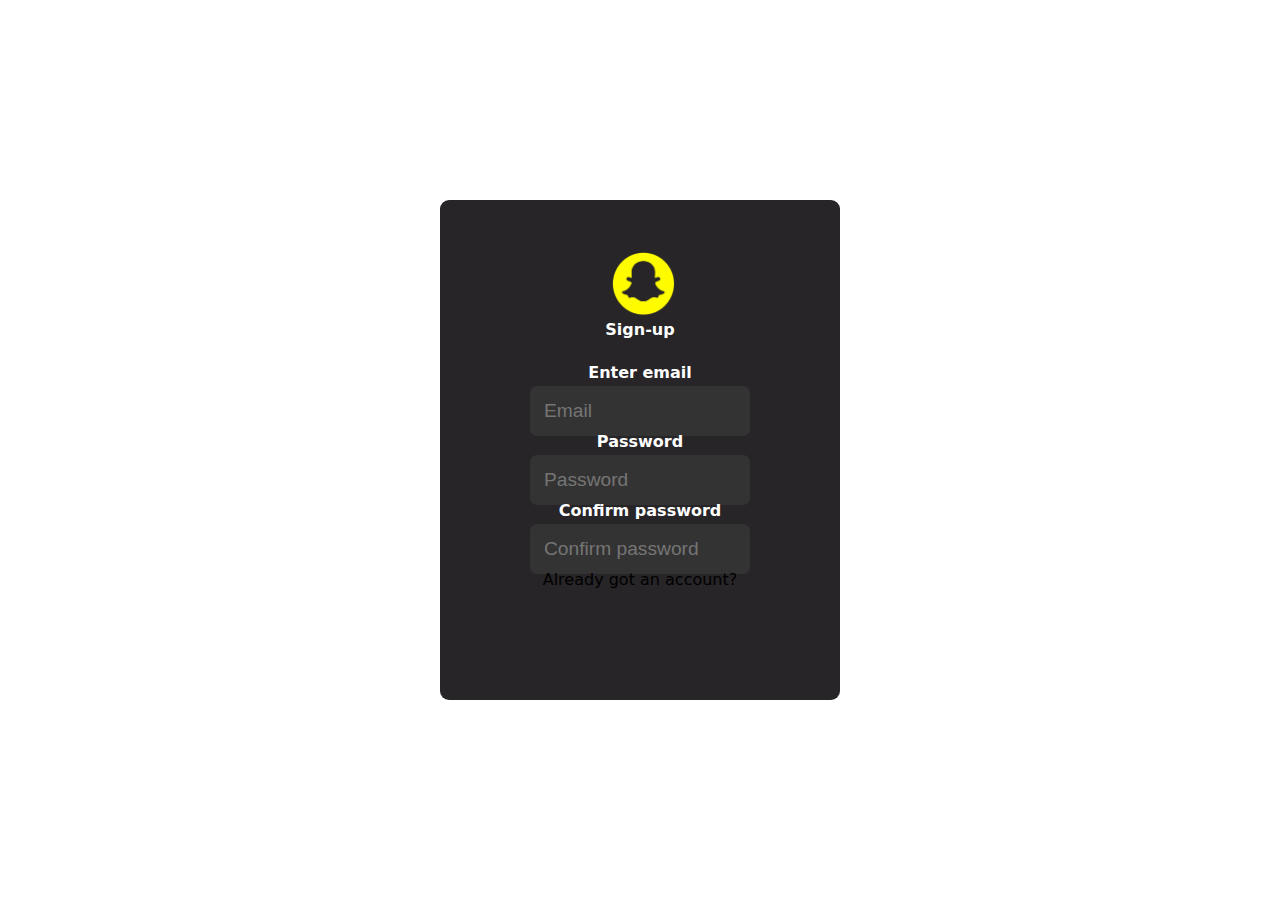
==== snap-signup.html @ 3c117f83 "new file:   snap-background.jpg 	new file:   snap-signup.css 	new file:   snap-signup.html 	new file" ====
<!DOCTYPE html>
<html>
    <head>
        <link rel="stylesheet" href="https://fonts.google.com/specimen/Rubik">
        <link rel="stylesheet" href="snap-signup.css">
    </head>
    <body>
        <form class="sign-up">
            <div><img src="snapicon2.png" alt=""></div>
            <h1>Sign-up</h1>

            <div class="inputs">
                <label for="email-input"><h1>Enter email</h1></label>
                <input id="email-input" type="email" placeholder="Email">
            </div>

            <div class="inputs">
                <label for="pass-input"><h1>Password</h1></label>
                <input id="pass-input" type="password" placeholder="Password">
            </div>
            <div class="inputs">
                <label for="conf-pass"><h1>Confirm password</h1></label>
                <input id="conf-pass" type="password" placeholder="Confirm password">
            </div>
      
            <p>Already got an account?</p>
            
        </form>
    </body>
</html>
---- snap-signup.css ----
*{
    margin: 0;
    padding: 0;
    box-sizing: border-box;
}
body{
    font-family: system-ui, -apple-system, BlinkMacSystemFont, 'Segoe UI', Roboto, Oxygen, Ubuntu, Cantarell, 'Open Sans', 'Helvetica Neue', sans-serif;
}
img{
    position:absolute; /*probably is unecessary here but ill abuse it anyway*/
    top:10%;
    left: 42%;
    width:70px
}
.sign-up{
    height: 500px;
    width: 400px;
    position:absolute;
    top: 50%;
    left: 50%;
    transform: translate(-50%,-50%);
    text-align: center;
    background-color: #272528;
    padding: 120px 90px;
    border-radius: 9px;

}

.sign-up h1{
    text-align: center;
    color: white;
    font-size: 1rem;
    padding-bottom: 1.5rem;
}


.inputs{
    display: flex;
    flex-direction: column;
    justify-content: center;
    color: white;
    margin-bottom: 1rem;

    
}
.inputs label{
    font-size: 0.5rem;
    margin-bottom: -20px;
}
.inputs input{
    background-color: #333333;
    border-radius: 7px;
    border-style: none;
    color: #8E8E8E;
    padding: 14px 14px;
    font-size: 1.2rem;
    margin-bottom: -20px;
}
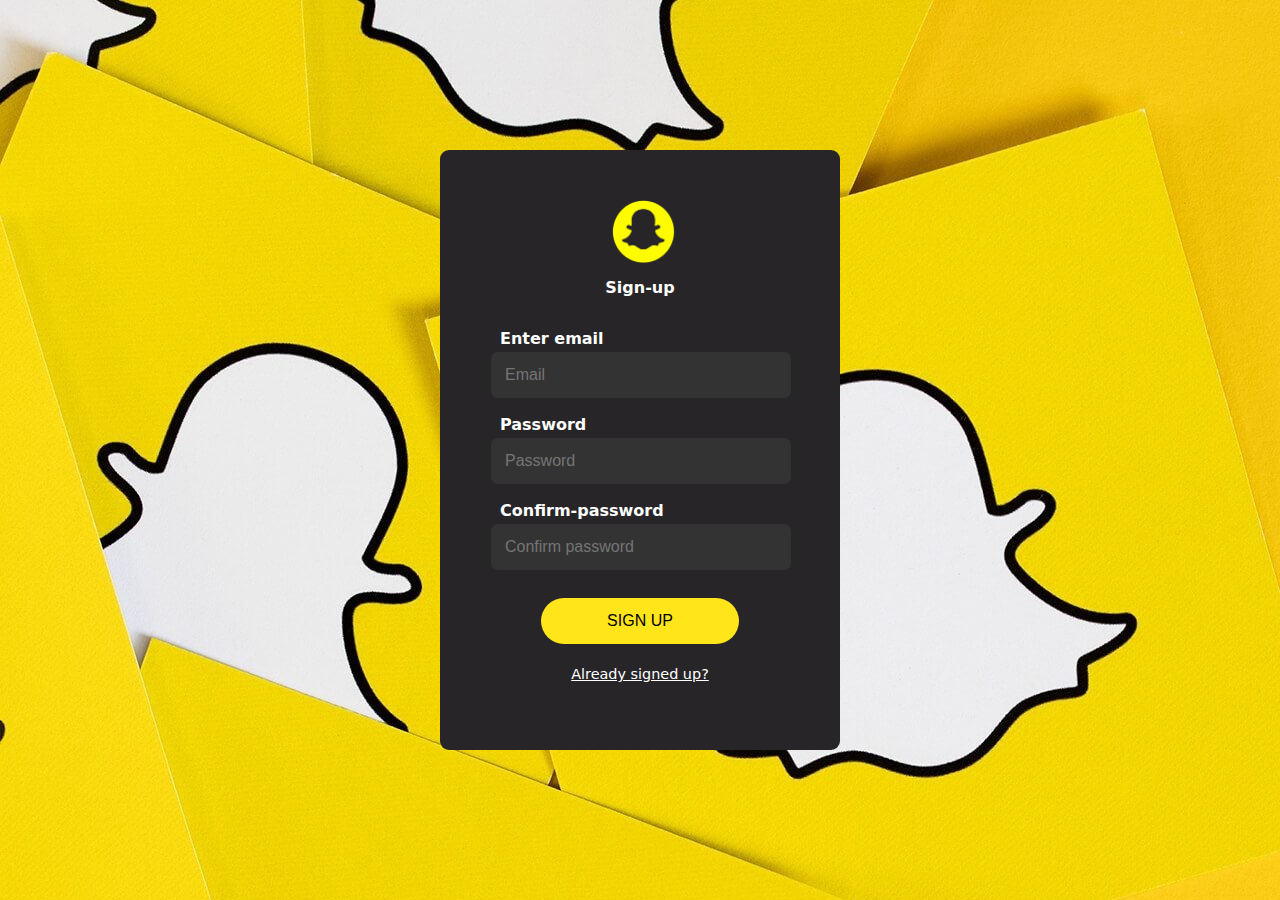
==== commit 17d3372b: "shortened code allowed both pages to hyperlink each other design tweaks" ====
--- a/snap-signup.html
+++ b/snap-signup.html
@@ -19,11 +19,12 @@
                 <input id="pass-input" type="password" placeholder="Password">
             </div>
             <div class="inputs">
-                <label for="conf-pass"><h1>Confirm password</h1></label>
+                <label for="conf-pass"><h1>Confirm-password</h1></label>
                 <input id="conf-pass" type="password" placeholder="Confirm password">
             </div>
-      
-            <p>Already got an account?</p>
+            <input type="submit" class="button" value="SIGN UP">
+            <br>
+            <a href="snaplogin.html">Already signed up?</a>
             
         </form>
     </body>
--- a/snap-signup.css
+++ b/snap-signup.css
@@ -4,16 +4,17 @@
     box-sizing: border-box;
 }
 body{
+    background-image: url(snap-background.jpg);
     font-family: system-ui, -apple-system, BlinkMacSystemFont, 'Segoe UI', Roboto, Oxygen, Ubuntu, Cantarell, 'Open Sans', 'Helvetica Neue', sans-serif;
 }
 img{
     position:absolute; /*probably is unecessary here but ill abuse it anyway*/
-    top:10%;
+    top:8%;
     left: 42%;
     width:70px
 }
 .sign-up{
-    height: 500px;
+    height: 600px;
     width: 400px;
     position:absolute;
     top: 50%;
@@ -27,25 +28,28 @@
 }
 
 .sign-up h1{
+
     text-align: center;
     color: white;
     font-size: 1rem;
     padding-bottom: 1.5rem;
+    padding-top: 0.5rem;
+    
 }
 
 
 .inputs{
     display: flex;
     flex-direction: column;
-    justify-content: center;
+    align-items: flex-start;
     color: white;
-    margin-bottom: 1rem;
-
+    margin-bottom: 1.8rem;
     
 }
 .inputs label{
     font-size: 0.5rem;
     margin-bottom: -20px;
+    margin-left: -30px;
 }
 .inputs input{
     background-color: #333333;
@@ -53,6 +57,38 @@
     border-style: none;
     color: #8E8E8E;
     padding: 14px 14px;
-    font-size: 1.2rem;
+    font-size: 1rem;
     margin-bottom: -20px;
+    margin-left: -39px;
+    width: 300px;
+}
+
+.button{
+    background-color: #FFE51A;
+    font-size: 1rem;
+    border-style: none;
+    border-radius: 30px;
+    margin-top: 20px;
+    margin-bottom: 20px;
+    width: 90%;
+    padding: 14px 14px;
+    
+}
+.button:hover{
+    background-color: #8E8E8E;
+    font-size: 1rem;
+    border-style: none;
+    border-radius: 30px;
+    margin-top: 20px;
+    margin-bottom: 20px;
+    width: 90%;
+    padding: 14px 14px;
+    transition: 0.3s ease-in-out;
+    cursor: pointer;
+    
+}
+a{
+    font-size: 0.9rem;
+    color: white;
+    text-decoration-line: underline;
 }